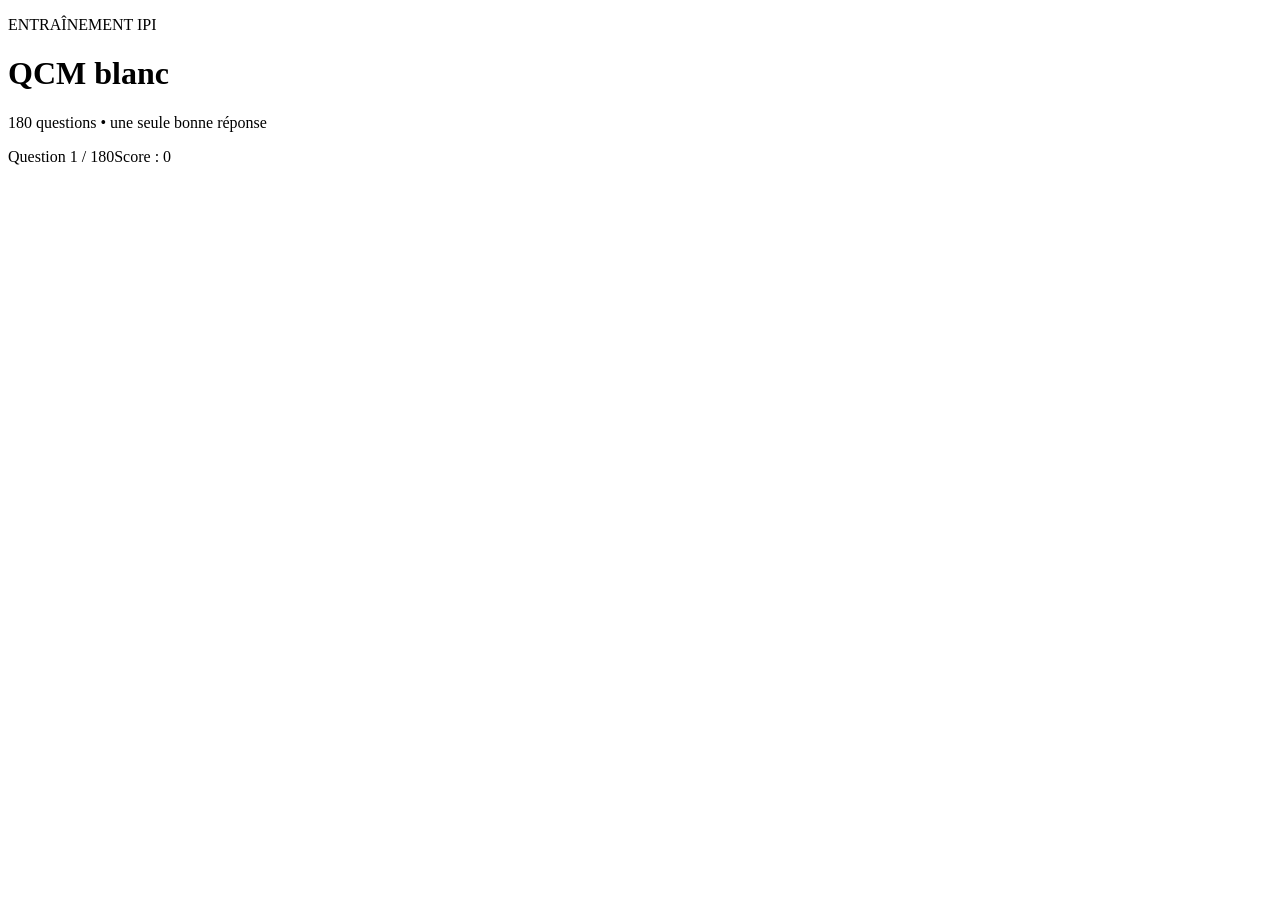
==== index.html @ 9eac8924 "Ajout de l'interface du QCM IPI" ====
<!doctype html><html lang="fr"><head><meta charset="utf-8"><meta name="viewport" content="width=device-width,initial-scale=1"><title>QCM IPI — 180 questions</title><link rel="stylesheet" href="style.css"></head><body><main class="wrap"><header><p class="eyebrow">ENTRAÎNEMENT IPI</p><h1>QCM blanc</h1><p>180 questions • une seule bonne réponse</p></header><section id="card" class="card"><div class="top"><span id="progress">Question 1 / 180</span><span id="score">Score : 0</span></div><div class="bar"><i id="bar"></i></div><h2 id="question"></h2><div id="answers"></div><div id="feedback" class="feedback" hidden></div><button id="next" hidden>Question suivante</button></section><section id="finish" class="card" hidden><h2>Terminé 🎓</h2><p id="finalScore"></p><button id="restart">Recommencer</button></section></main><script src="questions.js"></script><script src="app.js"></script></body></html>
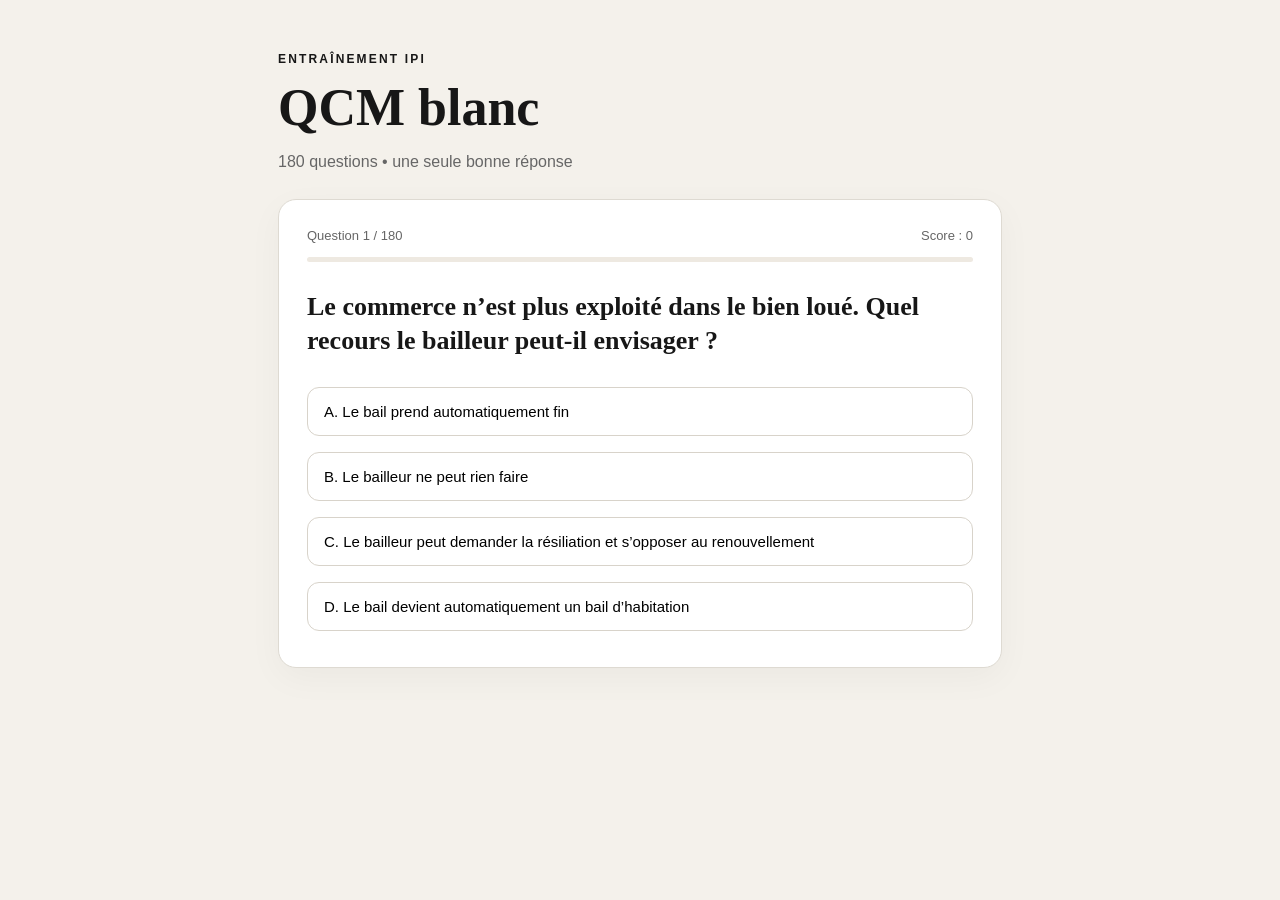
==== commit e9e10579: "Finalisation de la page QCM" ====
--- a/index.html
+++ b/index.html
@@ -1 +1 @@
-<!doctype html><html lang="fr"><head><meta charset="utf-8"><meta name="viewport" content="width=device-width,initial-scale=1"><title>QCM IPI — 180 questions</title><link rel="stylesheet" href="style.css"></head><body><main class="wrap"><header><p class="eyebrow">ENTRAÎNEMENT IPI</p><h1>QCM blanc</h1><p>180 questions • une seule bonne réponse</p></header><section id="card" class="card"><div class="top"><span id="progress">Question 1 / 180</span><span id="score">Score : 0</span></div><div class="bar"><i id="bar"></i></div><h2 id="question"></h2><div id="answers"></div><div id="feedback" class="feedback" hidden></div><button id="next" hidden>Question suivante</button></section><section id="finish" class="card" hidden><h2>Terminé 🎓</h2><p id="finalScore"></p><button id="restart">Recommencer</button></section></main><script src="questions.js"></script><script src="app.js"></script></body></html>+<!doctype html><html lang="fr"><head><meta charset="utf-8"><meta name="viewport" content="width=device-width,initial-scale=1"><title>QCM IPI — 180 questions</title><link rel="stylesheet" href="style.css"></head><body><main class="wrap"><header><p class="eyebrow">ENTRAÎNEMENT IPI</p><h1>QCM blanc</h1><p>180 questions • une seule bonne réponse</p></header><section id="card" class="card"><div class="top"><span id="progress">Question 1 / 180</span><span id="score">Score : 0</span></div><div class="bar"><i id="bar"></i></div><h2 id="question">Chargement…</h2><div id="answers"></div><div id="feedback" class="feedback" hidden></div><button id="next" hidden>Question suivante</button></section><section id="finish" class="card" hidden><h2>Terminé 🎓</h2><p id="finalScore"></p><button id="restart">Recommencer</button></section></main><script src="app.js"></script></body></html>
--- a/style.css
+++ b/style.css
@@ -0,0 +1 @@
+*{box-sizing:border-box}body{margin:0;background:#f4f1eb;color:#171717;font-family:Inter,Arial,sans-serif}.wrap{max-width:760px;margin:auto;padding:40px 18px 80px}header{margin-bottom:28px}.eyebrow{font-size:12px;letter-spacing:.18em;font-weight:700}h1{font-family:Georgia,serif;font-size:52px;margin:4px 0}header>p:last-child{color:#666}.card{background:#fff;border:1px solid #dedad2;border-radius:18px;padding:28px;box-shadow:0 10px 35px #0000000a}.top{display:flex;justify-content:space-between;font-size:13px;color:#666}.bar{height:5px;background:#eee9e1;border-radius:9px;margin:14px 0 28px;overflow:hidden}.bar i{display:block;height:100%;width:0;background:#171717;transition:.25s}h2{font-family:Georgia,serif;font-size:26px;line-height:1.3}.answer{width:100%;text-align:left;padding:15px 16px;margin:8px 0;border:1px solid #d8d3ca;border-radius:12px;background:#fff;font-size:15px;cursor:pointer}.answer:hover{background:#f8f6f2}.answer.correct{border-color:#26834a;background:#edf8f1}.answer.wrong{border-color:#b83c3c;background:#fff0f0}.answer:disabled{cursor:default;color:#171717}.feedback{margin-top:18px;padding:15px;border-radius:12px;background:#f4f1eb;line-height:1.45}#next,#restart{margin-top:18px;border:0;border-radius:999px;background:#171717;color:#fff;padding:13px 20px;font-weight:700;cursor:pointer}@media(max-width:520px){h1{font-size:40px}.card{padding:20px}h2{font-size:22px}}
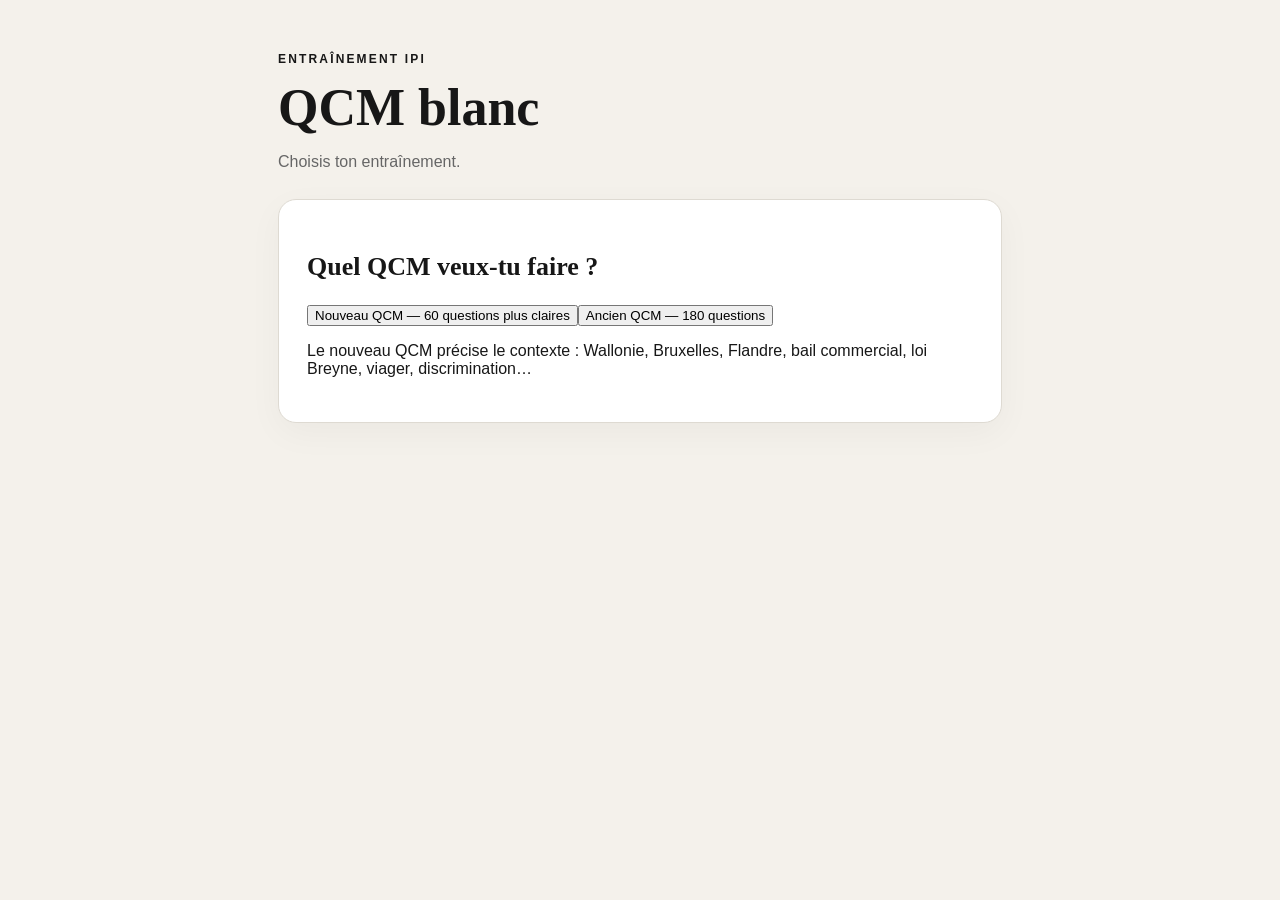
==== commit 2308981f: "Ajoute le choix entre le QCM 180 et le nouveau QCM 60" ====
--- a/index.html
+++ b/index.html
@@ -1 +1 @@
-<!doctype html><html lang="fr"><head><meta charset="utf-8"><meta name="viewport" content="width=device-width,initial-scale=1"><title>QCM IPI — 180 questions</title><link rel="stylesheet" href="style.css"></head><body><main class="wrap"><header><p class="eyebrow">ENTRAÎNEMENT IPI</p><h1>QCM blanc</h1><p>180 questions • une seule bonne réponse</p></header><section id="card" class="card"><div class="top"><span id="progress">Question 1 / 180</span><span id="score">Score : 0</span></div><div class="bar"><i id="bar"></i></div><h2 id="question">Chargement…</h2><div id="answers"></div><div id="feedback" class="feedback" hidden></div><button id="next" hidden>Question suivante</button></section><section id="finish" class="card" hidden><h2>Terminé 🎓</h2><p id="finalScore"></p><button id="restart">Recommencer</button></section></main><script src="app.js"></script></body></html>+<!doctype html><html lang="fr"><head><meta charset="utf-8"><meta name="viewport" content="width=device-width,initial-scale=1"><title>QCM IPI</title><link rel="stylesheet" href="style.css"></head><body><main class="wrap"><header><p class="eyebrow">ENTRAÎNEMENT IPI</p><h1>QCM blanc</h1><p>Choisis ton entraînement.</p></header><section id="menu" class="card"><h2>Quel QCM veux-tu faire ?</h2><button id="start60" class="modeBtn">Nouveau QCM — 60 questions plus claires</button><button id="start180" class="modeBtn secondary">Ancien QCM — 180 questions</button><p class="hint">Le nouveau QCM précise le contexte : Wallonie, Bruxelles, Flandre, bail commercial, loi Breyne, viager, discrimination…</p></section><section id="card" class="card" hidden><div class="top"><span id="progress">Question 1</span><span id="score">Score : 0</span></div><div class="bar"><i id="bar"></i></div><h2 id="question">Chargement…</h2><div id="answers"></div><div id="feedback" class="feedback" hidden></div><button id="next" hidden>Question suivante</button></section><section id="finish" class="card" hidden><h2>Terminé 🎓</h2><p id="finalScore"></p><button id="restart">Recommencer ce QCM</button><button id="backMenu" class="secondaryBtn">Retour au choix des QCM</button></section></main><script src="app.js"></script></body></html>
